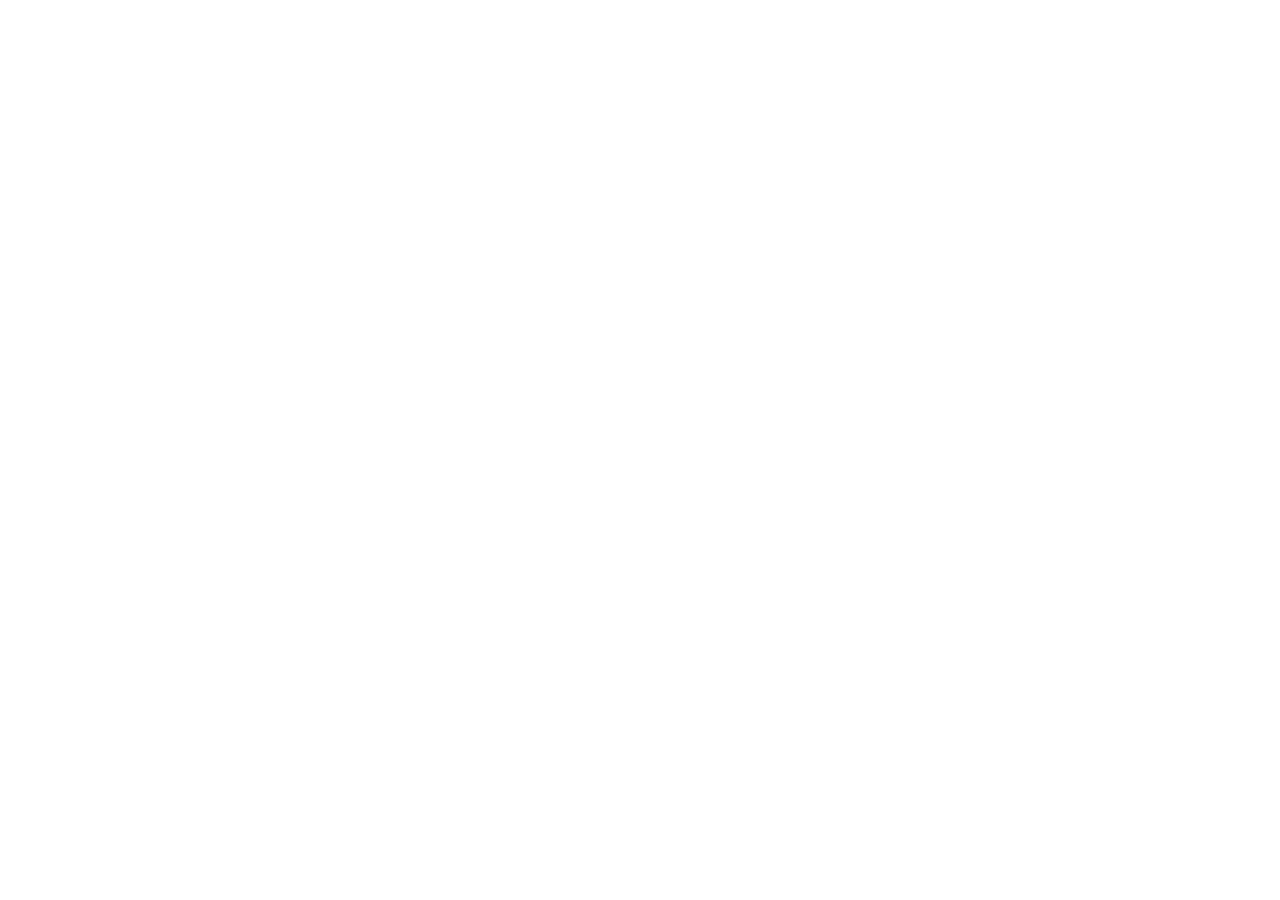
==== site.html @ eec0c49a "Add files via upload" ====
<!DOCTYPE html>
<html lang="en">
<head>
    <meta charset="UTF-8">
    <meta name="viewport" content="width=device-width, initial-scale=1.0">
    <title>Офицальные</title>
</head>
<body>
    
</body>
</html>
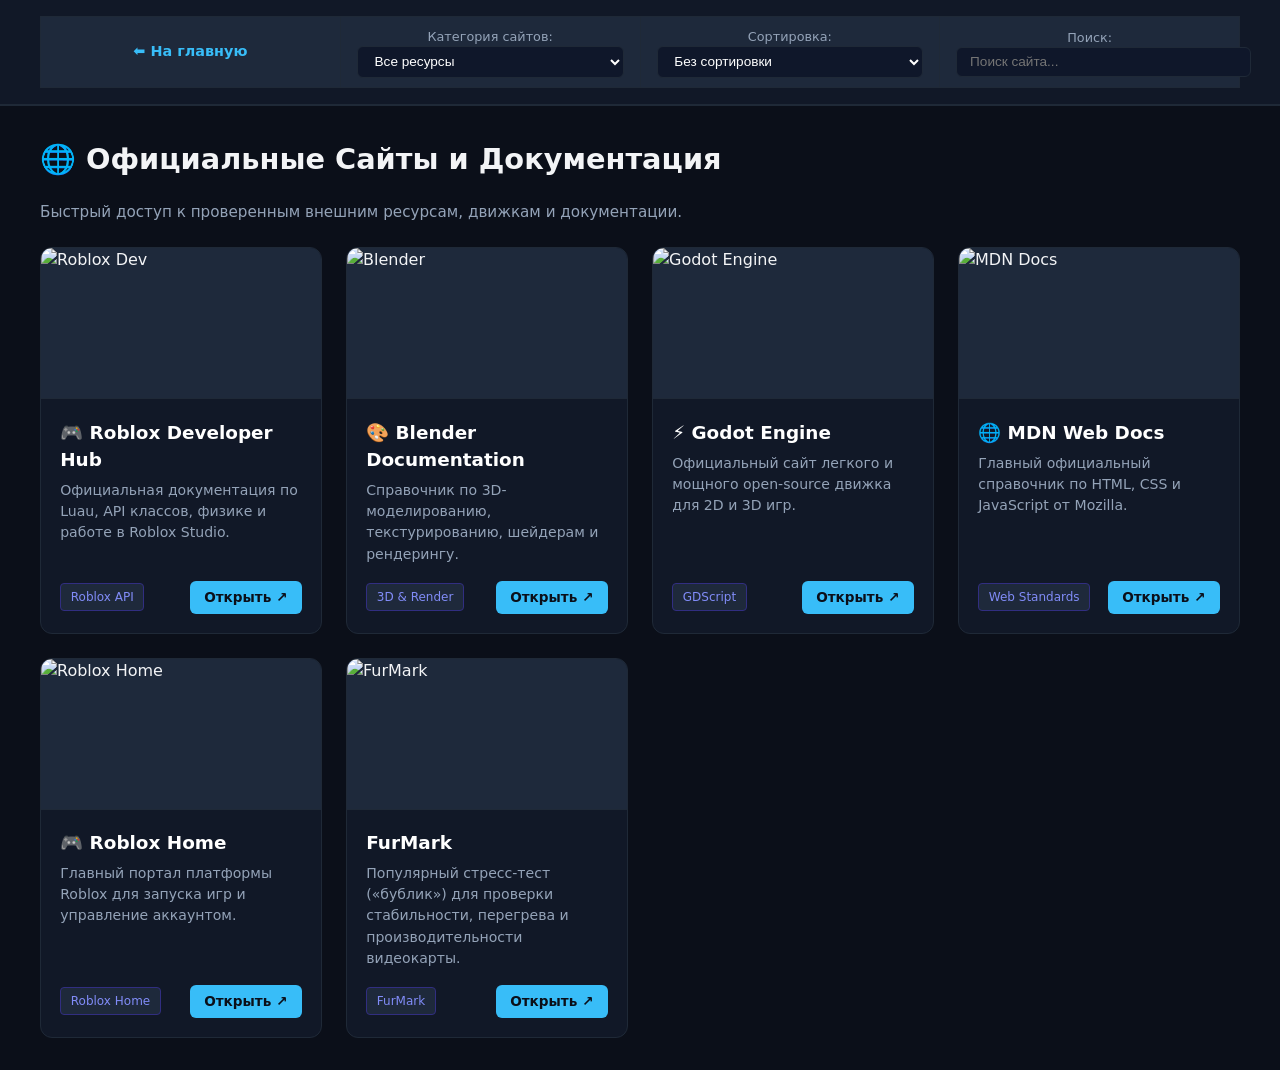
==== commit de92b1b2: "Add files via upload" ====
--- a/site.html
+++ b/site.html
@@ -1,11 +1,144 @@
 <!DOCTYPE html>
-<html lang="en">
+<html lang="ru">
 <head>
-    <meta charset="UTF-8">
-    <meta name="viewport" content="width=device-width, initial-scale=1.0">
-    <title>Офицальные</title>
+  <meta charset="UTF-8">
+  <meta name="viewport" content="width=device-width, initial-scale=1.0">
+  <title>Официальные Сайты и Ресурсы</title>
+  <link rel="stylesheet" href="styleSite.css">
+  <link rel="icon" type="image/png" href="favicon.png">
 </head>
 <body>
+
+  <main>
+  <!-- Верхняя таблица с навигацией и настройками -->
+  <div class="top-nav-container">
+    <table class="nav-table">
+      <tr>
+        <td style="width: 25%;" class="animate-cascade delay-1">
+          <a href="index.html">⬅️ На главную</a>
+        </td>
+        <td style="width: 25%;" class="animate-cascade delay-1">
+          <label style="color: #94a3b8; font-size: 0.8rem; display: block;">Категория сайтов:</label>
+          <select id="categoryFilter" onchange="filterSites()">
+            <option value="all">Все ресурсы</option>
+            <option value="gamedev">GameDev & Движки</option>
+            <option value="web">Веб-разработка</option>
+            <option value="graphics">3D & Графика</option>
+            <option value="game">Игры</option>
+            <option value="bench">Bemcmark & Тесты</option>
+          </select>
+        </td>
+        <td style="width: 25%;" class="animate-cascade delay-1">
+          <label style="color: #94a3b8; font-size: 0.8rem; display: block;">Сортировка:</label>
+          <select id="sortSites" onchange="sortSites()">
+            <option value="default">Без сортировки</option>
+            <option value="popular">По популярности</option>
+            <option value="name">По алфавиту</option>
+          </select>
+        </td>
+        <td style="width: 25%;" class="animate-cascade delay-1">
+          <label style="color: #94a3b8; font-size: 0.8rem; display: block;">Поиск:</label>
+          <input type="text" id="searchInput" placeholder="Поиск сайта..." onkeyup="searchSites()">
+        </td>
+      </tr>
+    </table>
+  </div>
+</main>
+
+  <!-- Основной контент со списком сайтов -->
+  <div class="main-container">
     
+    <div class="section-header animate-cascade delay-2">
+      <h1>🌐 Официальные Сайты и Документация</h1>
+      <p>Быстрый доступ к проверенным внешним ресурсам, движкам и документации.</p>
+    </div>
+
+    <!-- Карточки сайтов в ряд -->
+    <div class="sites-grid" id="sitesContainer">
+
+      <!-- Карточка 1 -->
+      <div class="site-card animate-cascade delay-3" data-category="gamedev" data-name="Roblox Developer Hub" data-popular="82">
+        <img src="https://images.unsplash.com/photo-1550745165-9bc0b252726f?auto=format&fit=crop&w=600&q=80" alt="Roblox Dev" class="site-preview">
+        <div class="site-body">
+          <div class="site-title">🎮 Roblox Developer Hub</div>
+          <div class="site-desc">Официальная документация по Luau, API классов, физике и работе в Roblox Studio.</div>
+          <div class="site-meta">
+            <span class="site-tag">Roblox API</span>
+            <a href="https://create.roblox.com/docs" target="_blank" class="btn-visit">Открыть ↗</a>
+          </div>
+        </div>
+      </div>
+
+      <!-- Карточка 2 -->
+      <div class="site-card animate-cascade delay-4" data-category="graphics" data-name="Blender Official" data-popular="88">
+        <img src="https://images.unsplash.com/photo-1618005182384-a83a8bd57fbe?auto=format&fit=crop&w=600&q=80" alt="Blender" class="site-preview">
+        <div class="site-body">
+          <div class="site-title">🎨 Blender Documentation</div>
+          <div class="site-desc">Справочник по 3D-моделированию, текстурированию, шейдерам и рендерингу.</div>
+          <div class="site-meta">
+            <span class="site-tag">3D & Render</span>
+            <a href="https://docs.blender.org" target="_blank" class="btn-visit">Открыть ↗</a>
+          </div>
+        </div>
+      </div>
+
+      <!-- Карточка 3 -->
+      <div class="site-card animate-cascade delay-5" data-category="gamedev" data-name="Godot Engine" data-popular="75">
+        <img src="https://images.unsplash.com/photo-1556438064-2d7646166914?auto=format&fit=crop&w=600&q=80" alt="Godot Engine" class="site-preview">
+        <div class="site-body">
+          <div class="site-title">⚡ Godot Engine</div>
+          <div class="site-desc">Официальный сайт легкого и мощного open-source движка для 2D и 3D игр.</div>
+          <div class="site-meta">
+            <span class="site-tag">GDScript</span>
+            <a href="https://godotengine.org" target="_blank" class="btn-visit">Открыть ↗</a>
+          </div>
+        </div>
+      </div>
+
+      <!-- Карточка 4 -->
+      <div class="site-card animate-cascade delay-6" data-category="web" data-name="MDN Web Docs" data-popular="95">
+        <img src="https://images.unsplash.com/photo-1507238691740-187a5b1d37b8?auto=format&fit=crop&w=600&q=80" alt="MDN Docs" class="site-preview">
+        <div class="site-body">
+          <div class="site-title">🌐 MDN Web Docs</div>
+          <div class="site-desc">Главный официальный справочник по HTML, CSS и JavaScript от Mozilla.</div>
+          <div class="site-meta">
+            <span class="site-tag">Web Standards</span>
+            <a href="https://developer.mozilla.org" target="_blank" class="btn-visit">Открыть ↗</a>
+          </div>
+        </div>
+      </div>
+
+      <!-- Карточка 5 -->
+      <div class="site-card animate-cascade delay-7" data-category="game" data-name="Roblox Home" data-popular="100">
+        <img src="" alt="Roblox Home" class="site-preview">
+        <div class="site-body">
+          <div class="site-title">🎮 Roblox Home</div>
+          <div class="site-desc">Главный портал платформы Roblox для запуска игр и управление аккаунтом.</div>
+          <div class="site-meta">
+            <span class="site-tag">Roblox Home</span>
+            <a href="https://www.roblox.com/home" target="_blank" class="btn-visit">Открыть ↗</a>
+          </div>
+        </div>
+      </div>
+
+      <!-- Карточка 6 -->
+      <div class="site-card animate-cascade delay-8" data-category="bench" data-name="FurMark" data-popular="70">
+        <img src="" alt="FurMark" class="site-preview">
+        <div class="site-body">
+          <div class="site-title">FurMark</div>
+          <div class="site-desc">Популярный стресс-тест («бублик») для проверки стабильности, перегрева и производительности видеокарты.</div>
+          <div class="site-meta">
+            <span class="site-tag">FurMark</span>
+            <a href="https://www.geeks3d.com/furmark/" target="_blank" class="btn-visit">Открыть ↗</a>
+          </div>
+        </div>
+      </div>
+
+    </div>
+  </div>
+
+  <!-- JS -->
+   <script src="scriptSite.js"></script>
+
 </body>
-</html>+</html>
--- a/styleSite.css
+++ b/styleSite.css
@@ -0,0 +1,205 @@
+/* Переменные для быстрой настройки */
+:root {
+  --bg-color: #0b0f19;
+  --card-bg: #111827;
+  --border-color: #1f2937;
+  --accent-color: #38bdf8;
+  --text-main: #f3f4f6;
+  --text-muted: #94a3b8;
+}
+
+body {
+  background-color: var(--bg-color);
+  color: var(--text-main);
+  font-family: 'Segoe UI', system-ui, -apple-system, sans-serif;
+  margin: 0;
+  padding: 0;
+  line-height: 1.5;
+}
+
+/* Верхняя таблица-навигация и настройки */
+.top-nav-container {
+  background: #111827;
+  border-bottom: 2px solid var(--border-color);
+  padding: 1rem;
+  position: sticky;
+  top: 0;
+  z-index: 100;
+  backdrop-filter: blur(8px);
+}
+
+.nav-table {
+  width: 100%;
+  max-width: 1200px;
+  margin: 0 auto;
+  border-collapse: collapse;
+}
+
+.nav-table td {
+  padding: 0.6rem 1rem;
+  border: 1px solid var(--border-color);
+  background: #1e293b;
+  text-align: center;
+  font-size: 0.9rem;
+}
+
+.nav-table a {
+  color: var(--accent-color);
+  text-decoration: none;
+  font-weight: bold;
+  display: flex;
+  align-items: center;
+  justify-content: center;
+  gap: 0.5rem;
+}
+
+.nav-table a:hover {
+  color: #818cf8;
+}
+
+.nav-table select, .nav-table input {
+  background: #0f172a;
+  color: #fff;
+  border: 1px solid var(--border-color);
+  padding: 0.4rem 0.8rem;
+  border-radius: 6px;
+  outline: none;
+  font-size: 0.85rem;
+  width: 100%;
+}
+
+/* Основной контейнер */
+.main-container {
+  max-width: 1200px;
+  margin: 2rem auto;
+  padding: 0 1rem;
+}
+
+.section-header {
+  margin-bottom: 1.5rem;
+}
+
+.section-header h1 {
+  font-size: 1.8rem;
+  color: var(--text-main);
+}
+
+.section-header p {
+  color: var(--text-muted);
+  font-size: 0.95rem;
+}
+
+/* Сетка карточек сайтов в ряд */
+.sites-grid {
+  display: grid;
+  grid-template-columns: repeat(auto-fill, minmax(280px, 1fr));
+  gap: 1.5rem;
+}
+
+/* Стиль карточки сайта */
+.site-card {
+  background: var(--card-bg);
+  border: 1px solid var(--border-color);
+  border-radius: 12px;
+  overflow: hidden;
+  transition: transform 0.25s ease, border-color 0.25s ease, box-shadow 0.25s ease;
+  display: flex;
+  flex-direction: column;
+}
+
+.site-card:hover {
+  transform: translateY(-5px);
+  border-color: var(--accent-color);
+  box-shadow: 0 8px 25px rgba(56, 189, 248, 0.15);
+}
+
+/* Картинка-превью сайта */
+.site-preview {
+  width: 100%;
+  height: 150px;
+  object-fit: cover;
+  background: #1e293b;
+  border-bottom: 1px solid var(--border-color);
+}
+
+/* Контент карточки */
+.site-body {
+  padding: 1.2rem;
+  display: flex;
+  flex-direction: column;
+  flex-grow: 1;
+}
+
+.site-title {
+  font-size: 1.15rem;
+  font-weight: bold;
+  color: #fff;
+  margin-bottom: 0.4rem;
+  display: flex;
+  align-items: center;
+  gap: 0.5rem;
+}
+
+.site-desc {
+  color: var(--text-muted);
+  font-size: 0.88rem;
+  margin-bottom: 1rem;
+  flex-grow: 1;
+}
+
+.site-meta {
+  display: flex;
+  justify-content: space-between;
+  align-items: center;
+  margin-top: auto;
+}
+
+.site-tag {
+  background: #1e293b;
+  color: #818cf8;
+  font-size: 0.75rem;
+  padding: 0.25rem 0.6rem;
+  border-radius: 4px;
+  border: 1px solid #312e81;
+}
+
+.btn-visit {
+  background: var(--accent-color);
+  color: #0b0f19;
+  text-decoration: none;
+  font-weight: bold;
+  font-size: 0.85rem;
+  padding: 0.4rem 0.9rem;
+  border-radius: 6px;
+  transition: background 0.2s;
+}
+
+.btn-visit:hover {
+  background: #7dd3fc;
+}
+
+/* плавное появление */
+
+@keyframes slideDown {
+  0% {
+    opacity: 0;
+    transform: translateY(-30px);
+  }
+  100% {
+    opacity: 1;
+    transform: translateY(0);
+  }
+}
+
+.animate-cascade {
+  animation: slideDown 0.8s ease-out both;
+}
+
+.delay-1 {animation-delay: 0.1s;}
+.delay-2 {animation-delay: 0.3s;}
+.delay-3 {animation-delay: 0.5s;}
+.delay-4 {animation-delay: 0.7s;}
+.delay-5 {animation-delay: 0.9s;}
+.delay-6 {animation-delay: 1.1s;}
+.delay-7 {animation-delay: 1.3s;}
+.delay-8 {animation-delay: 1.5s;}
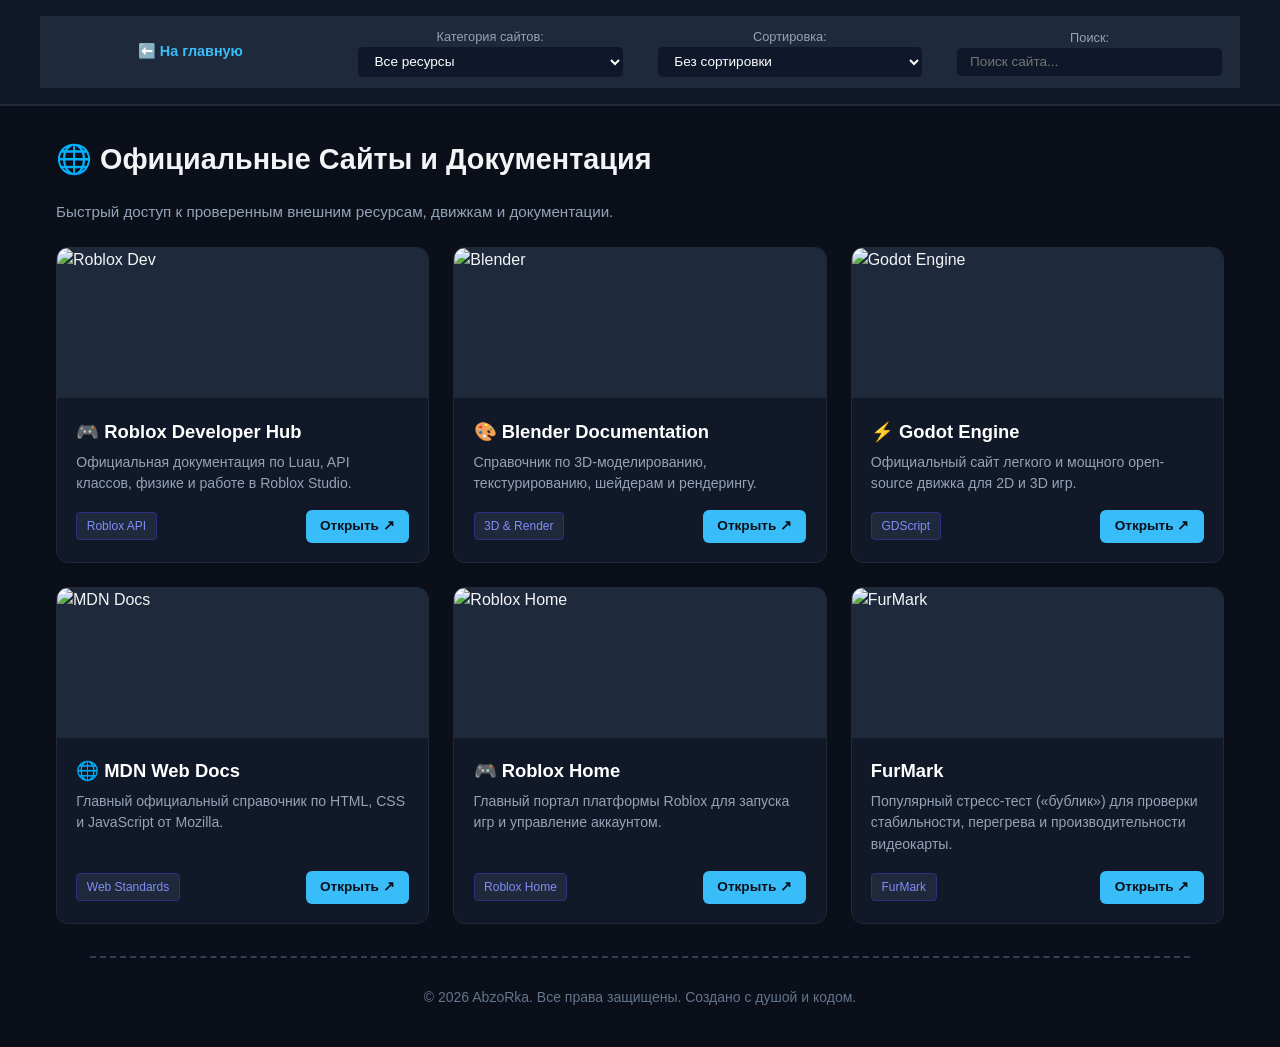
==== commit 56ed31c4: "Add files via upload" ====
--- a/site.html
+++ b/site.html
@@ -137,6 +137,11 @@
     </div>
   </div>
 
+  <!-- Подвал -->
+    <footer>
+        <p>© 2026 AbzoRka. Все права защищены. Создано с душой и кодом.</p>
+    </footer>
+
   <!-- JS -->
    <script src="scriptSite.js"></script>
 
--- a/styleSite.css
+++ b/styleSite.css
@@ -1,3 +1,7 @@
+html {
+    scroll-behavior: smooth;
+}
+
 /* Переменные для быстрой настройки */
 :root {
   --bg-color: #0b0f19;
@@ -11,10 +15,20 @@
 body {
   background-color: var(--bg-color);
   color: var(--text-main);
-  font-family: 'Segoe UI', system-ui, -apple-system, sans-serif;
+  font-family: 'Epilepsy Sans', sans-serif;
   margin: 0;
   padding: 0;
   line-height: 1.5;
+}
+
+footer {
+    max-width: 1100px;
+    margin: 30px auto 10px auto;
+    text-align: center;
+    padding: 15px;
+    font-size: 14px;
+    color: #64748b;
+    border-top: 2px dashed #334155; /* Пунктирная линия */
 }
 
 /* Верхняя таблица-навигация и настройки */
@@ -202,4 +216,8 @@
 .delay-5 {animation-delay: 0.9s;}
 .delay-6 {animation-delay: 1.1s;}
 .delay-7 {animation-delay: 1.3s;}
-.delay-8 {animation-delay: 1.5s;}+.delay-8 {animation-delay: 1.5s;}
+
+*, *::before, *::after {
+  box-sizing: border-box;
+}
